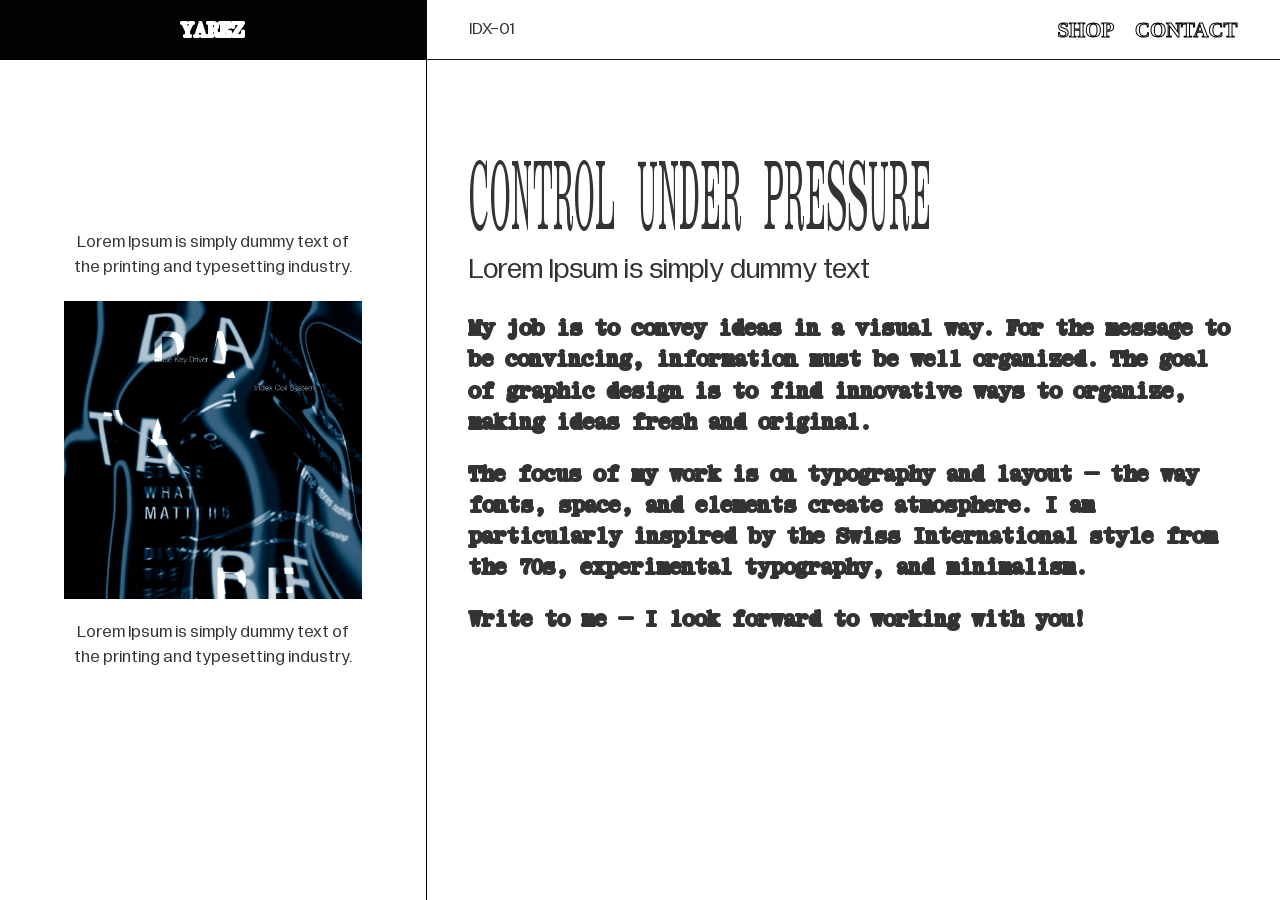
==== index.html @ 1a4566d7 "Add files via upload" ====
<!DOCTYPE html>
<html lang="en">
<head>
    <meta charset="UTF-8">
    <meta name="viewport" content="width=device-width, initial-scale=1.0">
    <title>YAREZ</title>
    <link rel="stylesheet" href="index.css">
</head>
<body>

    <div class="home">

        <div class="section1">
            <div class="sec1_1">
                <div class="logo">
                    <p>YAREZ</p>
                </div>
            </div>

            <div class="sec1_2">
                <div class="galery">
                    <div class="gtext1"><figcaption>Lorem Ipsum is simply dummy text of the printing and typesetting industry.</figcaption></div>
                    <div class="work slider">
                       <img src="image/1.png" class="active" alt="" loading="eager">
                       <img src="image/2.png" alt="" loading="eager">
                       <img src="image/3.png" alt="" loading="eager">
                    </div>
                    <div class="gtext2"><figcaption>Lorem Ipsum is simply dummy text of the printing and typesetting industry.</figcaption></div>
                </div>
            </div>

            <div class="futer"></div>
        </div>



        <div class="section2">
            <div class="sec2_1">
                <div class="heder1">
                    <div class="mlogo">
                        <p>YAREZ</p>
                    </div>

                    <div class="decor">
                        <figcaption>IDX-01</figcaption>
                    </div>
                </div>

                <div class="heder2">
                    <div class="links">
                        <a>SHOP</a>
                        <a>CONTACT</a>
                    </div>
                </div>
            </div>

            <div class="sec2_2">
                <div class="content">
                    <h1>CONTROL UNDER PRESSURE</h1>
                    <h3 style="padding-bottom: 1rem;">Lorem Ipsum is simply dummy text</h3>
                    <p style="padding-bottom: 1rem;">My job is to convey ideas in a visual way. For the message to be convincing, information must be well organized. The goal of graphic design is to find innovative ways to organize, making ideas fresh and original.</p>
                    <p style="padding-bottom: 1rem;">The focus of my work is on typography and layout – the way fonts, space, and elements create atmosphere. I am particularly inspired by the Swiss International style from the 70s, experimental typography, and minimalism.</p>
                    <p style="padding-bottom: 1rem;">Write to me – I look forward to working with you!</p>
                </div>
            </div>
        </div>

    </div>


    <script>
const slides = document.querySelectorAll('.slider img');

let current = 0;
let interval;

function showNext(){
    slides[current].classList.remove('active');

    current = (current + 1) % slides.length;

    slides[current].classList.add('active');
}

function startSlider(){
    interval = setInterval(showNext, 1000);
}

function stopSlider(){
    clearInterval(interval);
}

const slider = document.querySelector('.slider');

// desktop hover
slider.addEventListener('mouseenter', stopSlider);
slider.addEventListener('mouseleave', startSlider);

// telefon (dodir zadržava)
slider.addEventListener('touchstart', stopSlider);
slider.addEventListener('touchend', startSlider);
slider.addEventListener('touchcancel', startSlider);

startSlider();
</script>

</body>
</html>
---- index.css ----
@font-face {
  font-family: 'Literatura';
  src: url('./fonts/LiteraturaPastRegular.woff') format('woff'),
       url('./fonts/LiteraturaPastRegular.otf') format('opentype');
  font-weight: normal;
  font-style: normal;
  font-display: swap;
}

@font-face {
  font-family: 'Kommuna';
  src: url('./fonts/KommunaNormal1.10.woff') format('woff'),
       url('./fonts/KommunaNormal1.10.otf') format('opentype');
  font-weight: normal;
  font-style: normal;
  font-display: swap;
}

@font-face {
  font-family: 'KommunaBold';
  src: url('./fonts/KommunaNormalBold1.10.woff') format('woff'),
       url('./fonts/KommunaNormalBold1.10.otf') format('opentype');
  font-weight: bold;
  font-style: normal;
  font-display: swap;
}

@font-face {
  font-family: 'KommunaBlack';
  src: url('./fonts/KommunaNormalBlack1.10.woff') format('woff'),
       url('./fonts/KommunaNormalBlack1.10.otf') format('opentype');
  font-weight: 900; /* 900 je uobičajena vrednost za 'black' težinu */
  font-style: normal;
  font-display: swap;
}

@font-face {
  font-family: 'KommunaNarrow';
  src: url('./fonts/KommunaNarrow1.10.woff') format('woff'),
       url('./fonts/KommunaNarrow1.10.otf') format('opentype');
  font-weight: 900; /* 900 je uobičajena vrednost za 'black' težinu */
  font-style: normal;
  font-display: swap;
}

@font-face {
  font-family: 'KommunaUltraNarrow';
  src: url('./fonts/KommunaUltraNarrow1.10.woff') format('woff'),
       url('./fonts/KommunaUltraNarrow1.10.otf') format('opentype');
  font-style: normal;
  font-display: swap;
}

@font-face {
  font-family: 'GramatikaRegular';
  src: url('./fonts/GramatikaRegular1.00.woff') format('woff'),
       url('./fonts/GramatikaRegular1.00.otf') format('opentype');
  font-weight: 400;
  font-style: normal;
  font-display: swap;
}

@font-face {
  font-family: 'GramatikaBold';
  src: url('./fonts/GramatikaBold1.00.woff') format('woff'),
       url('./fonts/GramatikaBold1.00.otf') format('opentype');
  font-weight: bold;
  font-style: normal;
  font-display: swap;}

  @font-face {
    font-family: 'GramatikaShifted';
    src: url('./fonts/GramatikaShifted1.00.woff') format('woff'),
         url('./fonts/GramatikaShifted1.00.woff') format('opentype');
    font-weight: normal;
    font-style: normal;
    font-display: swap;
  }
  
  @font-face {
    font-family: 'GramatikaBoldShifted';
    src: url('./fonts/GramatikaBoldShifted1.00.woff') format('woff'),
         url('./fonts/GramatikaBoldShifted1.00.otf') format('opentype');
    font-weight: normal;
    font-style: normal;
    font-display: swap;
  }

  
@font-face {
  font-family: 'Farmacia';
  src: url('./fonts/NG-Farmacia-TRIAL.woff2') format('woff'),
       url('./fonts/NG-Farmacia-TRIAL.otf') format('opentype');
  font-weight: normal;
  font-style: normal;
  font-display: swap;
}

  *,
*::after,
*::before {
  margin: 0;
  padding: 0;
  box-sizing: border-box;
  text-decoration: none;
  list-style: none;
  
}

html {
  font-size: 150%;
  line-height: 1.5;
  background: #ffffff;
  color: #333333;
 

}


h1 {
  font-family: KommunaUltraNarrow;
  font-size: 5rem;
  font-weight: 400;
  line-height: 1;
  
}

h2 {
  font-size: 1.5rem;
  font-weight: 800;
}

h3 {
  font-size: 1.35rem;
  font-family: Gramatikaregular;
  font-weight: 400;
  
}

p {
  font-size: 1rem;
  font-weight: 400;
  font-family: KommunaBlack;
}

figcaption {
  font-size: 0.8rem;
  font-family: Gramatikaregular;
  font-weight: 400;
}

/* Basic/////////////////////////////////////////////////////////////////////////////////////////////////////////////////////////////////////////////////*/

.home {
  
  margin: 0 auto;
  display: grid;
  grid-template-columns: 1fr 2fr; /* Osigurava da imamo 2 kolone */
  min-height: 100vh;
}

.section1 {
  height: 100dvh;
  display: grid;
  grid-template-rows: 1fr 1fr 1fr;
  gap: 1rem;
  border-right: solid 1px #030303;
  

  
}

.logo {
    display: flex;
    justify-content: center;
    align-items: center;
    text-align: center;
    height: 60px;
    background-color: #030303;
    color: #ffffff;
}

.galery {
    display: grid;
    place-items: center;
    gap: 1rem;
}

.gtext1,
.gtext2 {
    
    display: flex;
    justify-content: center;
    text-align: center;
}

.gtext1 figcaption,
.gtext2 figcaption {
    max-width: 70%;
}

a {
  font-family: Gramatika;
  font-size: 1rem;
  font-weight: 900;
  -webkit-text-stroke: 1px black;
    color: transparent;
}


/* Slider/////////////////////////////////////////////////////////////////////////////////////////////////////////////////////////////////////////////////*/


.slider{
    position: relative;
    width: 70%;
    aspect-ratio: 1 / 1;
    overflow: hidden;
}

.slider img{
    position: absolute;
    inset: 0;

    width: 100%;
    height: 100%;

    object-fit: contain; /* ili cover */
    
    opacity: 0;
    transition: opacity .5s, ease-in-out;
}

.slider img.active{
    opacity: 1;
}

.slider img.active{
    opacity:1;
}

/* Slider/////////////////////////////////////////////////////////////////////////////////////////////////////////////////////////////////////////////////*/




.section2 {
  width: 100%;
}


.sec2_1 {
  width: 100%;
  height: 60px;
  border-bottom: solid 1px #1c1c1c;
}

.sec2_1 {
  display: flex;
  justify-content: space-between;
  align-items: center;
  padding: 0 5%;
}

.links {
  display: flex;
  gap: 1rem;
}


.mlogo {
    display: none;
}

.decor {
    display: block;
}

.sec2_2 {
  display: flex;
  justify-content: space-between;
  align-items: center;
  padding: 0 5%;
  margin-top: 10%;
}






 

/*/MEDIA//////////////////////////////////////////////////////////////////////////////////////////////////////////////////////////////////////////////////////////////////////////////////////*/

@media screen and (max-width: 1600px) {
  html {
    font-size: 140%;
  }

}

@media screen and (min-width: 1280px) {
 

  
}



@media screen and (max-width: 1280px) {
  html {
    font-size: 130%;
  }

 


}


@media screen and (max-width: 1024px) {

  html {
    font-size: 120%;
  }

   

  

  .home {
    grid-template-columns: 1fr;
  }

  .section1 {
    height: auto;
    display: block;
    border-right: none;
}

  .section2 {
    order: -1;
    padding: 0; /* BITNO: uklanjamo padding koji krati border */
  }

  .sec2_1 {
    width: 100%;
    height: 60px;
    border-bottom: 1px solid #1c1c1c;

    display: flex;
    justify-content: space-between;
    align-items: center;

    padding: 0 1rem; /* OVDE ide prostor umesto sectiona */
  }

  .sec2_2{
    padding: 0 1rem;
    text-align: center;
  }

  /* logo desktop/mobile swap */
  .logo {
    display: none;
  }

  .mlogo {
    display: block; 
  }

  .decor {
    display: none;
  }

}
  
  

@media screen and (max-width: 768px) {
  html {
    font-size: 110%;
  }

  

  
}

@media screen and (max-width: 640px) {
  html {
    font-size: 100%;
  }
}
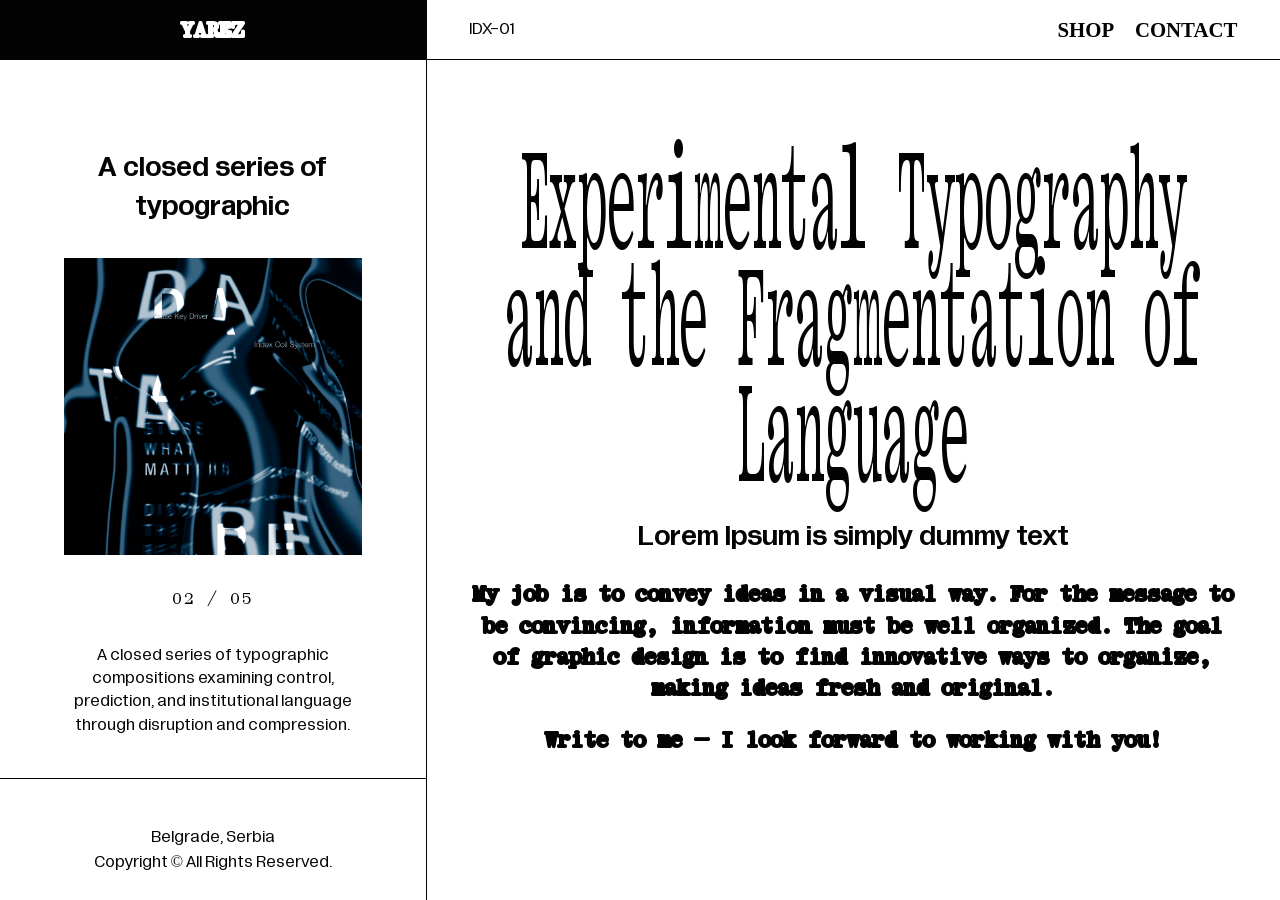
==== commit 05e8434c: "Update index.html" ====
--- a/index.html
+++ b/index.html
@@ -19,17 +19,26 @@
 
             <div class="sec1_2">
                 <div class="galery">
-                    <div class="gtext1"><figcaption>Lorem Ipsum is simply dummy text of the printing and typesetting industry.</figcaption></div>
+                    <div class="gtext1"><h3>A closed series of typographic</h3></div>
                     <div class="work slider">
                        <img src="image/1.png" class="active" alt="" loading="eager">
                        <img src="image/2.png" alt="" loading="eager">
                        <img src="image/3.png" alt="" loading="eager">
+                       <img src="image/4.png" alt="" loading="eager">
+                       <img src="image/5.png" alt="" loading="eager">
                     </div>
-                    <div class="gtext2"><figcaption>Lorem Ipsum is simply dummy text of the printing and typesetting industry.</figcaption></div>
+
+                    <div class="counter">
+                       <figcaption id="slide-counter">01 / 05</figcaption></div>
+                    <div class="gtext2"><figcaption>A closed series of typographic compositions examining control, prediction, and institutional language through disruption and compression.</figcaption></div>
                 </div>
             </div>
 
-            <div class="futer"></div>
+            <div class="futer">
+                
+                <figcaption>Belgrade, Serbia</figcaption>
+                <figcaption>Copyright © All Rights Reserved.</figcaption>
+            </div>
         </div>
 
 
@@ -42,7 +51,9 @@
                     </div>
 
                     <div class="decor">
-                        <figcaption>IDX-01</figcaption>
+                        <a id="themeTrigger">
+                           <figcaption>IDX-01</figcaption>
+                        </a>
                     </div>
                 </div>
 
@@ -53,16 +64,19 @@
                     </div>
                 </div>
             </div>
+            
 
             <div class="sec2_2">
                 <div class="content">
-                    <h1>CONTROL UNDER PRESSURE</h1>
-                    <h3 style="padding-bottom: 1rem;">Lorem Ipsum is simply dummy text</h3>
+                    <h1>Experimental Typography and the Fragmentation of Language </h1>
+                    <h3 style="padding-bottom: 1rem; padding-top: 1rem;">Lorem Ipsum is simply dummy text</h3>
                     <p style="padding-bottom: 1rem;">My job is to convey ideas in a visual way. For the message to be convincing, information must be well organized. The goal of graphic design is to find innovative ways to organize, making ideas fresh and original.</p>
-                    <p style="padding-bottom: 1rem;">The focus of my work is on typography and layout – the way fonts, space, and elements create atmosphere. I am particularly inspired by the Swiss International style from the 70s, experimental typography, and minimalism.</p>
                     <p style="padding-bottom: 1rem;">Write to me – I look forward to working with you!</p>
+                    
+                    
                 </div>
             </div>
+
         </div>
 
     </div>
@@ -70,16 +84,31 @@
 
     <script>
 const slides = document.querySelectorAll('.slider img');
+const counter = document.getElementById('slide-counter');
+function updateCounter() {
+
+    const currentNumber =
+        String(current + 1).padStart(2, '0');
+
+    const totalNumber =
+        String(slides.length).padStart(2, '0');
+
+    counter.textContent =
+        `${currentNumber} / ${totalNumber}`;
+}
 
 let current = 0;
 let interval;
 
 function showNext(){
+
     slides[current].classList.remove('active');
 
     current = (current + 1) % slides.length;
 
     slides[current].classList.add('active');
+
+    updateCounter();
 }
 
 function startSlider(){
@@ -101,8 +130,30 @@
 slider.addEventListener('touchend', startSlider);
 slider.addEventListener('touchcancel', startSlider);
 
+updateCounter();
 startSlider();
 </script>
 
+<script>
+
+const trigger = document.getElementById('themeTrigger');
+const root = document.documentElement;
+
+trigger.addEventListener('mouseenter', () => {
+
+    root.style.setProperty('--bg', '#0000FF');
+    root.style.setProperty('--text', '#030303');
+
+});
+
+trigger.addEventListener('mouseleave', () => {
+
+    root.style.setProperty('--bg', '#ffffff');
+    root.style.setProperty('--text', '#030303');
+
+});
+
+</script>
+
 </body>
-</html>+</html>
--- a/index.css
+++ b/index.css
@@ -38,6 +38,15 @@
   font-family: 'KommunaNarrow';
   src: url('./fonts/KommunaNarrow1.10.woff') format('woff'),
        url('./fonts/KommunaNarrow1.10.otf') format('opentype');
+  font-weight: 900; /* 900 je uobičajena vrednost za 'black' težinu */
+  font-style: normal;
+  font-display: swap;
+}
+
+@font-face {
+  font-family: 'KommunaNarrowBold';
+  src: url('./fonts/KommunaNarrowBold.woff') format('woff'),
+       url('./fonts/KommunaNarrowBold.otf') format('opentype');
   font-weight: 900; /* 900 je uobičajena vrednost za 'black' težinu */
   font-style: normal;
   font-display: swap;
@@ -94,6 +103,14 @@
   font-weight: normal;
   font-style: normal;
   font-display: swap;
+}
+
+:root {
+  --bg: #ffffff;
+  --text: #030303;
+
+  --hover-bg: #0000FF;
+  --hover-text: #030303;
 }
 
   *,
@@ -108,10 +125,10 @@
 }
 
 html {
-  font-size: 150%;
+  font-size: 130%;
   line-height: 1.5;
-  background: #ffffff;
-  color: #333333;
+  background: var(--bg);
+color: var(--text);
  
 
 }
@@ -119,20 +136,21 @@
 
 h1 {
   font-family: KommunaUltraNarrow;
-  font-size: 5rem;
+  font-size: 7rem;
   font-weight: 400;
-  line-height: 1;
+  line-height: 0.8;
   
 }
 
 h2 {
   font-size: 1.5rem;
   font-weight: 800;
+  font-family: KommunaBold;
 }
 
 h3 {
   font-size: 1.35rem;
-  font-family: Gramatikaregular;
+  font-family: GramatikaBold;
   font-weight: 400;
   
 }
@@ -149,6 +167,10 @@
   font-weight: 400;
 }
 
+a {
+  color: var(--text);
+}
+
 /* Basic/////////////////////////////////////////////////////////////////////////////////////////////////////////////////////////////////////////////////*/
 
 .home {
@@ -160,11 +182,12 @@
 }
 
 .section1 {
-  height: 100dvh;
+ 
   display: grid;
-  grid-template-rows: 1fr 1fr 1fr;
+  
   gap: 1rem;
   border-right: solid 1px #030303;
+  border-color: var(--text);
   
 
   
@@ -176,8 +199,8 @@
     align-items: center;
     text-align: center;
     height: 60px;
-    background-color: #030303;
-    color: #ffffff;
+    background-color: var(--text);
+  color: var(--bg);
 }
 
 .galery {
@@ -186,25 +209,47 @@
     gap: 1rem;
 }
 
+.galery {
+    display: grid;
+    place-items: center;
+    gap: 1.5rem;
+
+    width: 100%;
+    padding: 2rem 0;
+
+    
+    border-bottom: 1px solid #030303;
+    border-color: var(--text);
+}
+
 .gtext1,
 .gtext2 {
-    
+    width: 100%;
     display: flex;
     justify-content: center;
     text-align: center;
 }
 
-.gtext1 figcaption,
+.gtext1 h3,
 .gtext2 figcaption {
     max-width: 70%;
+    line-height: 1.4;
+}
+
+.futer figcaption {
+  width: 100%;
+    display: flex;
+    justify-content: center;
+    align-items: flex-end;
+    text-align: center;
 }
 
 a {
   font-family: Gramatika;
   font-size: 1rem;
   font-weight: 900;
-  -webkit-text-stroke: 1px black;
-    color: transparent;
+  
+    color: var(--text);
 }
 
 
@@ -239,6 +284,11 @@
     opacity:1;
 }
 
+.counter figcaption {
+    font-family: Kommuna;
+    letter-spacing: 0.1em;
+}
+
 /* Slider/////////////////////////////////////////////////////////////////////////////////////////////////////////////////////////////////////////////////*/
 
 
@@ -253,6 +303,7 @@
   width: 100%;
   height: 60px;
   border-bottom: solid 1px #1c1c1c;
+  border-color: var(--text);
 }
 
 .sec2_1 {
@@ -265,6 +316,7 @@
 .links {
   display: flex;
   gap: 1rem;
+  color: var(--text);
 }
 
 
@@ -274,14 +326,23 @@
 
 .decor {
     display: block;
-}
+    color: var(--text);
+}
+
+
 
 .sec2_2 {
+
   display: flex;
   justify-content: space-between;
   align-items: center;
   padding: 0 5%;
   margin-top: 10%;
+  text-align: center;
+}
+
+.sec2_2 h1,h3,p {
+  
 }
 
 
@@ -300,7 +361,7 @@
 
 }
 
-@media screen and (min-width: 1280px) {
+@media screen and (max-width: 1380px) {
  
 
   
@@ -357,6 +418,7 @@
   }
 
   .sec2_2{
+    width: 100%;
     padding: 0 1rem;
     text-align: center;
   }
@@ -383,6 +445,10 @@
     font-size: 110%;
   }
 
+  .slider{
+    width: 90%;
+}
+
   
 
   
@@ -394,10 +460,16 @@
   }
 }
 
-
-
-
-
-
-
-
+@media screen and (max-width: 420px) {
+  html {
+    font-size: 90%;
+  }
+}
+
+
+
+
+
+
+
+
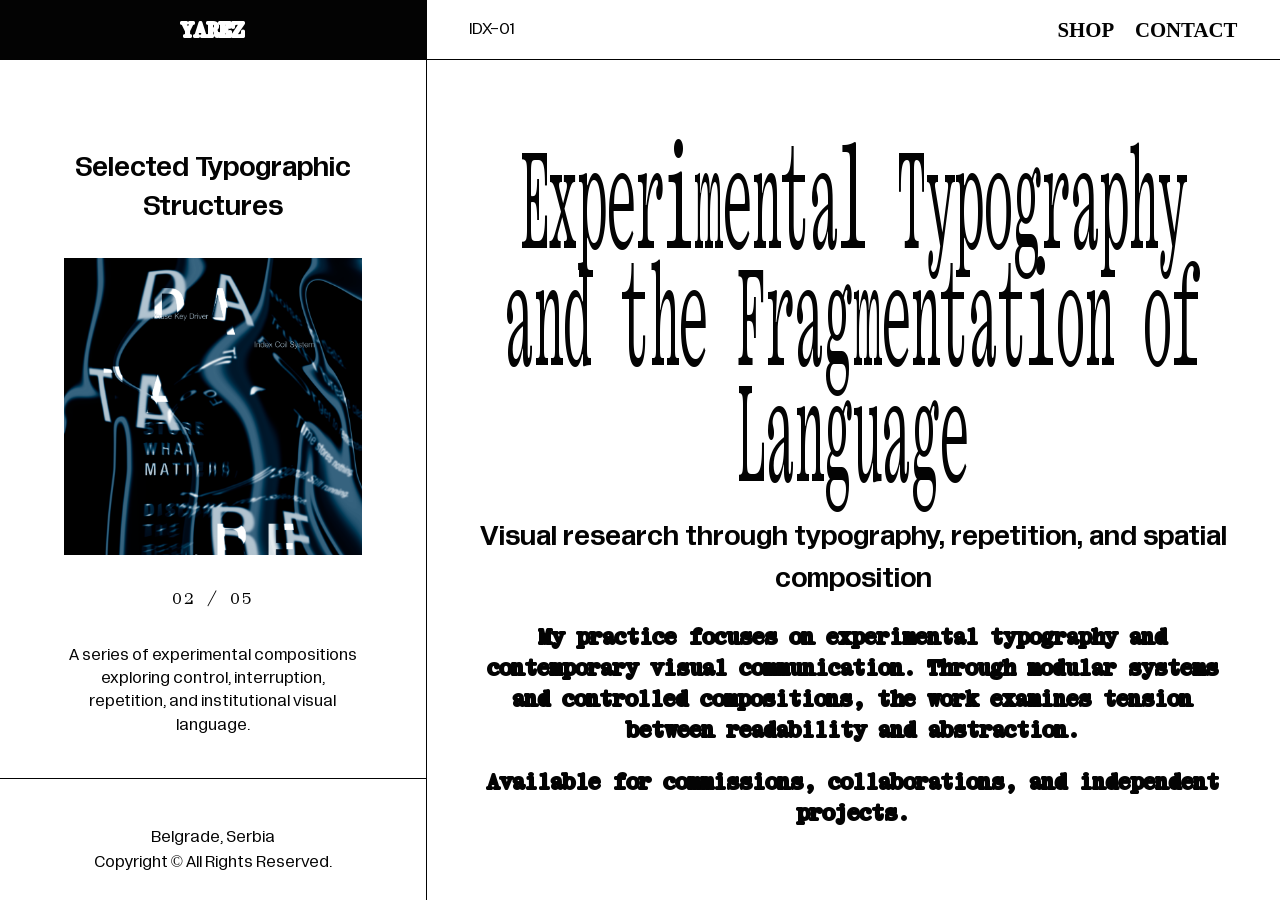
==== commit b75ffaf3: "Update index.html" ====
--- a/index.html
+++ b/index.html
@@ -19,7 +19,7 @@
 
             <div class="sec1_2">
                 <div class="galery">
-                    <div class="gtext1"><h3>A closed series of typographic</h3></div>
+                    <div class="gtext1"><h3>Selected Typographic Structures</h3></div>
                     <div class="work slider">
                        <img src="image/1.png" class="active" alt="" loading="eager">
                        <img src="image/2.png" alt="" loading="eager">
@@ -30,7 +30,7 @@
 
                     <div class="counter">
                        <figcaption id="slide-counter">01 / 05</figcaption></div>
-                    <div class="gtext2"><figcaption>A closed series of typographic compositions examining control, prediction, and institutional language through disruption and compression.</figcaption></div>
+                    <div class="gtext2"><figcaption>A series of experimental compositions exploring control, interruption, repetition, and institutional visual language.</figcaption></div>
                 </div>
             </div>
 
@@ -69,9 +69,10 @@
             <div class="sec2_2">
                 <div class="content">
                     <h1>Experimental Typography and the Fragmentation of Language </h1>
-                    <h3 style="padding-bottom: 1rem; padding-top: 1rem;">Lorem Ipsum is simply dummy text</h3>
-                    <p style="padding-bottom: 1rem;">My job is to convey ideas in a visual way. For the message to be convincing, information must be well organized. The goal of graphic design is to find innovative ways to organize, making ideas fresh and original.</p>
-                    <p style="padding-bottom: 1rem;">Write to me – I look forward to working with you!</p>
+                    <h3 style="padding-bottom: 1rem; padding-top: 1rem;">Visual research through typography, repetition, and spatial composition</h3>
+                    <p style="padding-bottom: 1rem;">My practice focuses on experimental typography and contemporary visual communication.
+Through modular systems and controlled compositions, the work examines tension between readability and abstraction.</p>
+                    <p style="padding-bottom: 1rem;">Available for commissions, collaborations, and independent projects.</p>
                     
                     
                 </div>
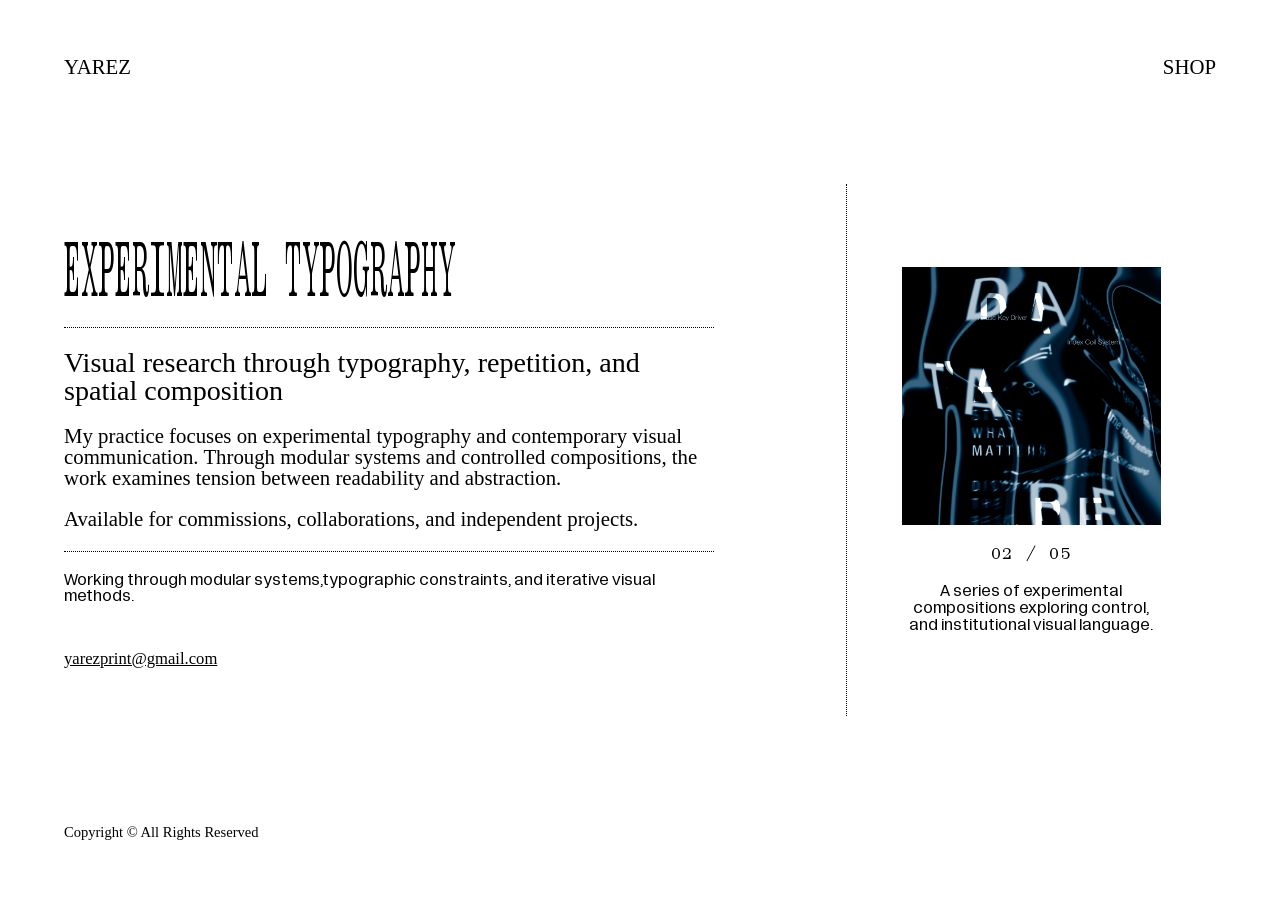
==== commit 22d5b11e: "Update index.html" ====
--- a/index.html
+++ b/index.html
@@ -9,19 +9,36 @@
 <body>
 
     <div class="home">
+        <header>
+            <div class="logo">
+                <p>YAREZ</p>
+            </div>
 
-        <div class="section1">
-            <div class="sec1_1">
-                <div class="logo">
-                    <p>YAREZ</p>
+            <div class="shop">
+                <a href="#">SHOP</a>
+            </div>
+        </header>
+
+        <div class="content">
+            <div class="con1">
+                <div class="con11">
+                    <h1>Experimental Typography</h1>
+                    <h3 style="padding-bottom: 1rem; padding-top: 1rem;">Visual research through typography, repetition, and spatial composition</h3>
+                    <p style="padding-bottom: 1rem;">My practice focuses on experimental typography and contemporary visual communication.
+                        Through modular systems and controlled compositions, the work examines tension between readability and abstraction.</p>
+                    <p style="padding-bottom: 1rem;">Available for commissions, collaborations, and independent projects.</p>
+                    <figcaption style="padding-bottom: 2rem;">Working through modular systems,typographic constraints,
+                and iterative visual methods.</figcaption>
+                    <a href="#">yarezprint@gmail.com</a>
                 </div>
             </div>
 
-            <div class="sec1_2">
-                <div class="galery">
-                    <div class="gtext1"><h3>Selected Typographic Structures</h3></div>
+            <div class="con2">
+                <div class="con22">
+                    <div class="galery">
+                    <!-- <div class="gtext1"><h3>Selected Typographic Structures</h3></div> -->
                     <div class="work slider">
-                       <img src="image/1.png" class="active" alt="" loading="eager">
+                       <img src="image/1.jpg" class="active" alt="" loading="eager">
                        <img src="image/2.png" alt="" loading="eager">
                        <img src="image/3.png" alt="" loading="eager">
                        <img src="image/4.png" alt="" loading="eager">
@@ -30,57 +47,17 @@
 
                     <div class="counter">
                        <figcaption id="slide-counter">01 / 05</figcaption></div>
-                    <div class="gtext2"><figcaption>A series of experimental compositions exploring control, interruption, repetition, and institutional visual language.</figcaption></div>
+                    <div class="gtext2"><figcaption>A series of experimental compositions exploring control, and institutional visual language.</figcaption></div>
                 </div>
-            </div>
-
-            <div class="futer">
-                
-                <figcaption>Belgrade, Serbia</figcaption>
-                <figcaption>Copyright © All Rights Reserved.</figcaption>
+                </div>
             </div>
         </div>
 
+        <footer>
+            <P>Copyright © All Rights Reserved</P>
+        </footer>
+    </div>
 
-
-        <div class="section2">
-            <div class="sec2_1">
-                <div class="heder1">
-                    <div class="mlogo">
-                        <p>YAREZ</p>
-                    </div>
-
-                    <div class="decor">
-                        <a id="themeTrigger">
-                           <figcaption>IDX-01</figcaption>
-                        </a>
-                    </div>
-                </div>
-
-                <div class="heder2">
-                    <div class="links">
-                        <a>SHOP</a>
-                        <a>CONTACT</a>
-                    </div>
-                </div>
-            </div>
-            
-
-            <div class="sec2_2">
-                <div class="content">
-                    <h1>Experimental Typography and the Fragmentation of Language </h1>
-                    <h3 style="padding-bottom: 1rem; padding-top: 1rem;">Visual research through typography, repetition, and spatial composition</h3>
-                    <p style="padding-bottom: 1rem;">My practice focuses on experimental typography and contemporary visual communication.
-Through modular systems and controlled compositions, the work examines tension between readability and abstraction.</p>
-                    <p style="padding-bottom: 1rem;">Available for commissions, collaborations, and independent projects.</p>
-                    
-                    
-                </div>
-            </div>
-
-        </div>
-
-    </div>
 
 
     <script>
@@ -134,27 +111,10 @@
 updateCounter();
 startSlider();
 </script>
+   
 
-<script>
 
-const trigger = document.getElementById('themeTrigger');
-const root = document.documentElement;
 
-trigger.addEventListener('mouseenter', () => {
-
-    root.style.setProperty('--bg', '#0000FF');
-    root.style.setProperty('--text', '#030303');
-
-});
-
-trigger.addEventListener('mouseleave', () => {
-
-    root.style.setProperty('--bg', '#ffffff');
-    root.style.setProperty('--text', '#030303');
-
-});
-
-</script>
 
 </body>
 </html>
--- a/index.css
+++ b/index.css
@@ -73,6 +73,14 @@
   font-family: 'GramatikaBold';
   src: url('./fonts/GramatikaBold1.00.woff') format('woff'),
        url('./fonts/GramatikaBold1.00.otf') format('opentype');
+  font-weight: bold;
+  font-style: normal;
+  font-display: swap;}
+
+  @font-face {
+  font-family: 'GramatikaSlanted';
+  src: url('./fonts/GramatikaSlanted1.00.woff') format('woff'),
+       url('./fonts/GramatikaSlanted1.00.otf') format('opentype');
   font-weight: bold;
   font-style: normal;
   font-display: swap;}
@@ -105,13 +113,7 @@
   font-display: swap;
 }
 
-:root {
-  --bg: #ffffff;
-  --text: #030303;
-
-  --hover-bg: #0000FF;
-  --hover-text: #030303;
-}
+
 
   *,
 *::after,
@@ -125,8 +127,8 @@
 }
 
 html {
-  font-size: 130%;
-  line-height: 1.5;
+  font-size: 150%;
+  line-height: 1;
   background: var(--bg);
 color: var(--text);
  
@@ -136,29 +138,32 @@
 
 h1 {
   font-family: KommunaUltraNarrow;
-  font-size: 7rem;
+  font-size: 4rem;
   font-weight: 400;
-  line-height: 0.8;
+  line-height: 0.9;
+    text-transform: uppercase;
   
 }
 
 h2 {
-  font-size: 1.5rem;
-  font-weight: 800;
-  font-family: KommunaBold;
+  font-size: 3rem;
+  font-weight: 400;
+  font-family: KommunaUltraNarrow;
 }
 
 h3 {
   font-size: 1.35rem;
-  font-family: GramatikaBold;
+  font-family: GramatikaSlanted;
   font-weight: 400;
+  line-height: 1;
   
 }
 
 p {
   font-size: 1rem;
   font-weight: 400;
-  font-family: KommunaBlack;
+  font-family: Gramatika;
+  line-height: 1;
 }
 
 figcaption {
@@ -168,58 +173,166 @@
 }
 
 a {
+  font-family: 'Gramatika';
   color: var(--text);
 }
 
 /* Basic/////////////////////////////////////////////////////////////////////////////////////////////////////////////////////////////////////////////////*/
 
-.home {
-  
-  margin: 0 auto;
+.home{
+  display: flex;
+  flex-direction: column;
+  justify-content: space-between;
+  height: 100dvh;
+  padding: 0 5%;
+
+}
+
+
+
+/* heder/////////////////////////////////////////////////////////////////////////////////////////////////////////////////////////////////////////////////*/
+
+header{
+  height: 15%;
+  display: flex;
+  flex-direction: row;
+  justify-content: space-between;
+  align-items: center;
+
+}
+
+
+
+/* heder/////////////////////////////////////////////////////////////////////////////////////////////////////////////////////////////////////////////////*/
+
+
+
+
+/* CONTENT/////////////////////////////////////////////////////////////////////////////////////////////////////////////////////////////////////////////////*/
+
+.content{
   display: grid;
-  grid-template-columns: 1fr 2fr; /* Osigurava da imamo 2 kolone */
-  min-height: 100vh;
-}
-
-.section1 {
- 
-  display: grid;
-  
-  gap: 1rem;
-  border-right: solid 1px #030303;
-  border-color: var(--text);
-  
-
-  
-}
-
-.logo {
-    display: flex;
-    justify-content: center;
-    align-items: center;
-    text-align: center;
-    height: 60px;
-    background-color: var(--text);
-  color: var(--bg);
+  grid-template-columns: 2fr 1fr;
+  align-items: center;
+  gap: 2rem;
+}
+
+.con11 a{
+  padding-block: 1rem;
+  font-size: 0.8rem;
+  text-decoration: underline;
+}
+
+
+.con11 h1 {
+  position: relative;
+  padding-bottom: 1rem;
+}
+
+.con11 h1::after {
+  content: "";
+
+  position: absolute;
+  left: 50%;
+  bottom: 0;
+
+  transform: translateX(-50%);
+
+  width: 100%;
+
+  border-bottom: 1px dotted #000000;
+}
+
+
+.con11{
+  max-width: 650px; 
+ text-align: left;
+}
+
+.con11 figcaption{
+  position: relative;
+  padding-top: 1rem;
+}
+
+.con11 figcaption::before {
+  content: "";
+
+  position: absolute;
+  left: 50%;
+  top: 0;
+
+  transform: translateX(-50%);
+
+  width: 100%;
+
+  border-bottom: 1px dotted #000000;
+}
+
+
+/* CONTENT/////////////////////////////////////////////////////////////////////////////////////////////////////////////////////////////////////////////////*/
+
+
+
+
+
+
+
+
+
+
+
+
+/* Slider/////////////////////////////////////////////////////////////////////////////////////////////////////////////////////////////////////////////////*/
+
+
+.slider{
+    position: relative;
+    width: 70%;
+    aspect-ratio: 1 / 1;
+    overflow: hidden;
+}
+
+.slider img{
+    position: absolute;
+    inset: 0;
+
+    width: 100%;
+    height: 100%;
+
+    object-fit: contain; /* ili cover */
+    
+    opacity: 0;
+    transition: opacity .5s, ease-in-out;
+}
+
+.slider img.active{
+    opacity: 1;
+}
+
+.slider img.active{
+    opacity:1;
+}
+
+.counter figcaption {
+    font-family: Kommuna;
+    letter-spacing: 0.1em;
+}
+
+/* Slider/////////////////////////////////////////////////////////////////////////////////////////////////////////////////////////////////////////////////*/
+
+
+
+.con22{
+  border-left: dotted 1px #000;
 }
 
 .galery {
+    padding: 4rem 0;
     display: grid;
     place-items: center;
     gap: 1rem;
-}
-
-.galery {
-    display: grid;
-    place-items: center;
-    gap: 1.5rem;
 
     width: 100%;
-    padding: 2rem 0;
-
-    
-    border-bottom: 1px solid #030303;
-    border-color: var(--text);
 }
 
 .gtext1,
@@ -233,121 +346,29 @@
 .gtext1 h3,
 .gtext2 figcaption {
     max-width: 70%;
-    line-height: 1.4;
-}
-
-.futer figcaption {
-  width: 100%;
-    display: flex;
-    justify-content: center;
-    align-items: flex-end;
-    text-align: center;
-}
-
-a {
-  font-family: Gramatika;
-  font-size: 1rem;
-  font-weight: 900;
-  
-    color: var(--text);
-}
-
-
-/* Slider/////////////////////////////////////////////////////////////////////////////////////////////////////////////////////////////////////////////////*/
-
-
-.slider{
-    position: relative;
-    width: 70%;
-    aspect-ratio: 1 / 1;
-    overflow: hidden;
-}
-
-.slider img{
-    position: absolute;
-    inset: 0;
-
-    width: 100%;
-    height: 100%;
-
-    object-fit: contain; /* ili cover */
-    
-    opacity: 0;
-    transition: opacity .5s, ease-in-out;
-}
-
-.slider img.active{
-    opacity: 1;
-}
-
-.slider img.active{
-    opacity:1;
-}
-
-.counter figcaption {
-    font-family: Kommuna;
-    letter-spacing: 0.1em;
-}
-
-/* Slider/////////////////////////////////////////////////////////////////////////////////////////////////////////////////////////////////////////////////*/
-
-
-
-
-.section2 {
-  width: 100%;
-}
-
-
-.sec2_1 {
-  width: 100%;
-  height: 60px;
-  border-bottom: solid 1px #1c1c1c;
-  border-color: var(--text);
-}
-
-.sec2_1 {
+}
+
+
+
+
+/* futer/////////////////////////////////////////////////////////////////////////////////////////////////////////////////////////////////////////////////*/
+
+footer{
+   height: 15%;
   display: flex;
-  justify-content: space-between;
+  flex-direction: row;
   align-items: center;
-  padding: 0 5%;
-}
-
-.links {
-  display: flex;
-  gap: 1rem;
-  color: var(--text);
-}
-
-
-.mlogo {
-    display: none;
-}
-
-.decor {
-    display: block;
-    color: var(--text);
-}
-
-
-
-.sec2_2 {
-
-  display: flex;
-  justify-content: space-between;
-  align-items: center;
-  padding: 0 5%;
-  margin-top: 10%;
-  text-align: center;
-}
-
-.sec2_2 h1,h3,p {
-  
-}
-
-
-
-
+  
+
+}
+
+footer p{
+  font-size: 0.7rem;
+}
+
+
+
+/* futer/////////////////////////////////////////////////////////////////////////////////////////////////////////////////////////////////////////////////*/
 
 
  
@@ -384,60 +405,85 @@
 
   html {
     font-size: 120%;
-  }
+
+  
+  }
+
+  .content{
+    height: auto;
+  grid-template-columns: 1fr;
+  border-top: 5rem;
+}
+
+  header{
+    padding: 2rem 0;
+  }
+
+  .con11{
+    margin-top: 4rem;
+  max-width: 100%; 
+ text-align: center;
+ 
+}
+
+.con11 h1 {
+  position: relative;
+  padding-bottom: 1rem;
+}
+
+.con11 h1::after {
+  content: "";
+
+  position: absolute;
+  left: 50%;
+  bottom: 0;
+
+  transform: translateX(-50%);
+
+  width: 50%;
+
+  border-bottom: 1px dotted #000000;
+}
+
+.con11 figcaption{
+  position: relative;
+  padding-top: 1rem;
+}
+
+.con11 figcaption::before {
+  content: "";
+
+  position: absolute;
+  left: 50%;
+  top: 0;
+
+  transform: translateX(-50%);
+
+  width: 50%;
+
+  border-bottom: 1px dotted #000000;
+}
+
+
+
+
+
+footer{
+   padding: 1rem 0;
+   align-items: baseline;
+   justify-content: center;
+}
+
+
+
+
+
+}
 
    
 
   
 
-  .home {
-    grid-template-columns: 1fr;
-  }
-
-  .section1 {
-    height: auto;
-    display: block;
-    border-right: none;
-}
-
-  .section2 {
-    order: -1;
-    padding: 0; /* BITNO: uklanjamo padding koji krati border */
-  }
-
-  .sec2_1 {
-    width: 100%;
-    height: 60px;
-    border-bottom: 1px solid #1c1c1c;
-
-    display: flex;
-    justify-content: space-between;
-    align-items: center;
-
-    padding: 0 1rem; /* OVDE ide prostor umesto sectiona */
-  }
-
-  .sec2_2{
-    width: 100%;
-    padding: 0 1rem;
-    text-align: center;
-  }
-
-  /* logo desktop/mobile swap */
-  .logo {
-    display: none;
-  }
-
-  .mlogo {
-    display: block; 
-  }
-
-  .decor {
-    display: none;
-  }
-
-}
-  
   
 
 @media screen and (max-width: 768px) {
@@ -445,10 +491,7 @@
     font-size: 110%;
   }
 
-  .slider{
-    width: 90%;
-}
-
+ 
   
 
   
@@ -465,11 +508,3 @@
     font-size: 90%;
   }
 }
-
-
-
-
-
-
-
-
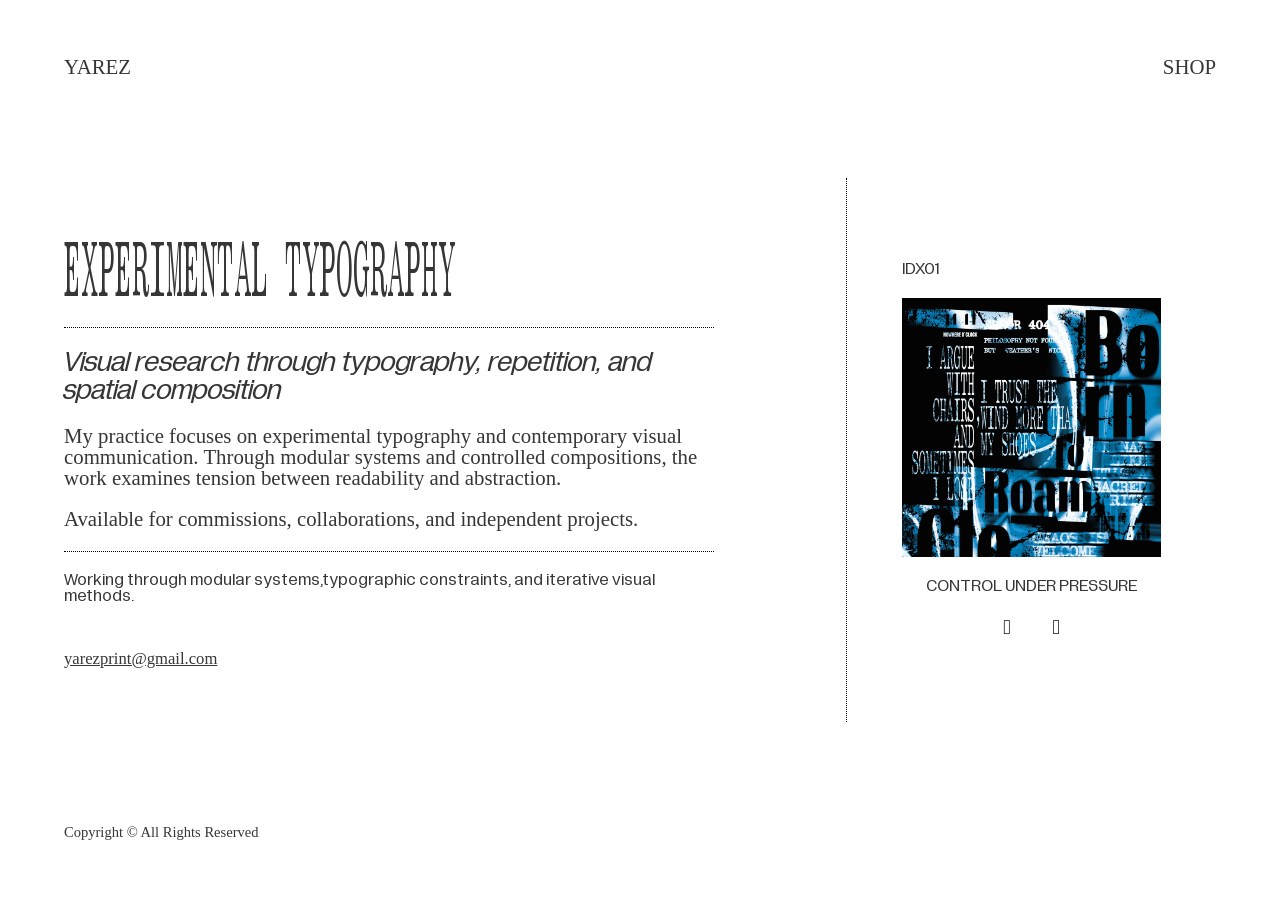
==== commit e4a88b72: "Update index.html" ====
--- a/index.html
+++ b/index.html
@@ -36,22 +36,28 @@
             <div class="con2">
                 <div class="con22">
                     <div class="galery">
-                    <!-- <div class="gtext1"><h3>Selected Typographic Structures</h3></div> -->
+                    <div class="gtext1">
+                        <figcaption id="slide-index">IDX01</figcaption>
+                    </div> 
                     <div class="work slider">
-                       <img src="image/1.jpg" class="active" alt="" loading="eager">
-                       <img src="image/2.png" alt="" loading="eager">
-                       <img src="image/3.png" alt="" loading="eager">
-                       <img src="image/4.png" alt="" loading="eager">
-                       <img src="image/5.png" alt="" loading="eager">
+                         <img src="image/1.jpg" class="active" alt="" loading="eager">
+                         <img src="image/2.png" alt="" loading="eager">
+                         <img src="image/3.png" alt="" loading="eager">
+                         <img src="image/4.png" alt="" loading="eager">
+                         <img src="image/5.png" alt="" loading="eager">
                     </div>
 
-                    <div class="counter">
-                       <figcaption id="slide-counter">01 / 05</figcaption></div>
-                    <div class="gtext2"><figcaption>A series of experimental compositions exploring control, and institutional visual language.</figcaption></div>
-                </div>
+                    <div class="gtext2">
+                         <figcaption id="slide-title">naslov</figcaption>
+                    </div>
+                    <div class="controls">
+                        <button id="prev-slide"></button>
+                        <button id="next-slide"></button>
+                    </div>
                 </div>
             </div>
-        </div>
+            </div>
+            </div>
 
         <footer>
             <P>Copyright © All Rights Reserved</P>
@@ -61,55 +67,106 @@
 
 
     <script>
-const slides = document.querySelectorAll('.slider img');
-const counter = document.getElementById('slide-counter');
-function updateCounter() {
 
-    const currentNumber =
-        String(current + 1).padStart(2, '0');
+const slides =
+document.querySelectorAll('.slider img');
 
-    const totalNumber =
-        String(slides.length).padStart(2, '0');
+const nextBtn =
+document.getElementById('next-slide');
 
-    counter.textContent =
-        `${currentNumber} / ${totalNumber}`;
+const prevBtn =
+document.getElementById('prev-slide');
+
+const slideIndex =
+document.getElementById('slide-index');
+
+const slideTitle =
+document.getElementById('slide-title');
+
+let current = 0;
+
+/* PODACI ZA SVAKU SLIKU */
+
+const slideData = [
+
+    {
+        index: 'IDX01',
+        title: 'CONTROL UNDER PRESSURE'
+    },
+
+    {
+        index: 'IDX02',
+        title: 'REACTION IS INTERRUPTED'
+    },
+
+    {
+        index: 'IDX03',
+        title: 'STATUS PRECEDES RULES'
+    },
+
+    {
+        index: 'IDX04',
+        title: 'REPETITION PRODUCES BELIEF'
+    },
+
+    {
+        index: 'IDX05',
+        title: 'VALUE INCREASES WITH DISTANCE'
+    }
+
+];
+
+function updateContent(){
+
+    slideIndex.textContent =
+        slideData[current].index;
+
+    slideTitle.textContent =
+        slideData[current].title;
 }
 
-let current = 0;
-let interval;
+function showSlide(index){
 
-function showNext(){
+    slides[current]
+        .classList.remove('active');
 
-    slides[current].classList.remove('active');
+    current = index;
 
-    current = (current + 1) % slides.length;
+    slides[current]
+        .classList.add('active');
 
-    slides[current].classList.add('active');
-
-    updateCounter();
+    updateContent();
 }
 
-function startSlider(){
-    interval = setInterval(showNext, 1000);
+function nextSlide(){
+
+    let next =
+        (current + 1) % slides.length;
+
+    showSlide(next);
 }
 
-function stopSlider(){
-    clearInterval(interval);
+function prevSlide(){
+
+    let prev =
+        (current - 1 + slides.length)
+        % slides.length;
+
+    showSlide(prev);
 }
 
-const slider = document.querySelector('.slider');
+nextBtn.addEventListener(
+    'click',
+    nextSlide
+);
 
-// desktop hover
-slider.addEventListener('mouseenter', stopSlider);
-slider.addEventListener('mouseleave', startSlider);
+prevBtn.addEventListener(
+    'click',
+    prevSlide
+);
 
-// telefon (dodir zadržava)
-slider.addEventListener('touchstart', stopSlider);
-slider.addEventListener('touchend', startSlider);
-slider.addEventListener('touchcancel', startSlider);
+updateContent();
 
-updateCounter();
-startSlider();
 </script>
    
 
--- a/index.css
+++ b/index.css
@@ -127,10 +127,8 @@
 }
 
 html {
-  font-size: 150%;
+  font-size: 140%;
   line-height: 1;
-  background: var(--bg);
-color: var(--text);
  
 
 }
@@ -179,12 +177,20 @@
 
 /* Basic/////////////////////////////////////////////////////////////////////////////////////////////////////////////////////////////////////////////////*/
 
+body{
+  background-color: #EEEFEE;
+}
+
 .home{
+  max-width: 1440px;
+  margin: 0 auto;
   display: flex;
   flex-direction: column;
   justify-content: space-between;
   height: 100dvh;
   padding: 0 5%;
+  background-color: #fff;
+  color: #363636;
 
 }
 
@@ -282,15 +288,21 @@
 
 
 
-/* Slider/////////////////////////////////////////////////////////////////////////////////////////////////////////////////////////////////////////////////*/
-
+
+
+
+/* SLIDER ////////////////////////////////////////////////////// */
 
 .slider{
     position: relative;
+
     width: 70%;
     aspect-ratio: 1 / 1;
+
     overflow: hidden;
 }
+
+/* slike */
 
 .slider img{
     position: absolute;
@@ -299,23 +311,52 @@
     width: 100%;
     height: 100%;
 
-    object-fit: contain; /* ili cover */
-    
+    object-fit: contain;
+
     opacity: 0;
-    transition: opacity .5s, ease-in-out;
-}
+
+    transition: opacity .5s ease-in-out;
+}
+
+/* aktivna slika */
 
 .slider img.active{
     opacity: 1;
 }
 
-.slider img.active{
-    opacity:1;
-}
-
-.counter figcaption {
-    font-family: Kommuna;
-    letter-spacing: 0.1em;
+/* CONTROLS ////////////////////////////////////////////////////// */
+
+.controls{
+
+    width: 70%;
+
+    display: flex;
+    gap: 2rem;
+    align-items: center;
+    justify-content: center;
+}
+
+/* dugmad */
+
+.controls button{
+
+    background: none;
+    border: none;
+
+    cursor: pointer;
+
+    font-family: Gramatika;
+    font-size: 1rem;
+
+    color: #030303;
+
+    transition: opacity .2s ease;
+}
+
+/* hover */
+
+.controls button:hover{
+    opacity: .5;
 }
 
 /* Slider/////////////////////////////////////////////////////////////////////////////////////////////////////////////////////////////////////////////////*/
@@ -335,7 +376,14 @@
     width: 100%;
 }
 
-.gtext1,
+.gtext1 {
+    width: 70%;
+    display: flex;
+    justify-content: left;
+    text-align: left;
+}
+
+
 .gtext2 {
     width: 100%;
     display: flex;
@@ -417,6 +465,7 @@
 
   header{
     padding: 2rem 0;
+    border-bottom: dotted 1px #000;
   }
 
   .con11{
@@ -466,12 +515,29 @@
 
 
 
+.con22{
+  border-left: none;
+  border-top: dotted 1px #000;
+}
+
+.gtext1 {
+    width: 70%;
+    display: flex;
+    justify-content: center;
+    text-align: center;
+}
+
+
+
+
+
 
 
 footer{
    padding: 1rem 0;
    align-items: baseline;
    justify-content: center;
+   border-top: dotted 1px #000;
 }
 
 
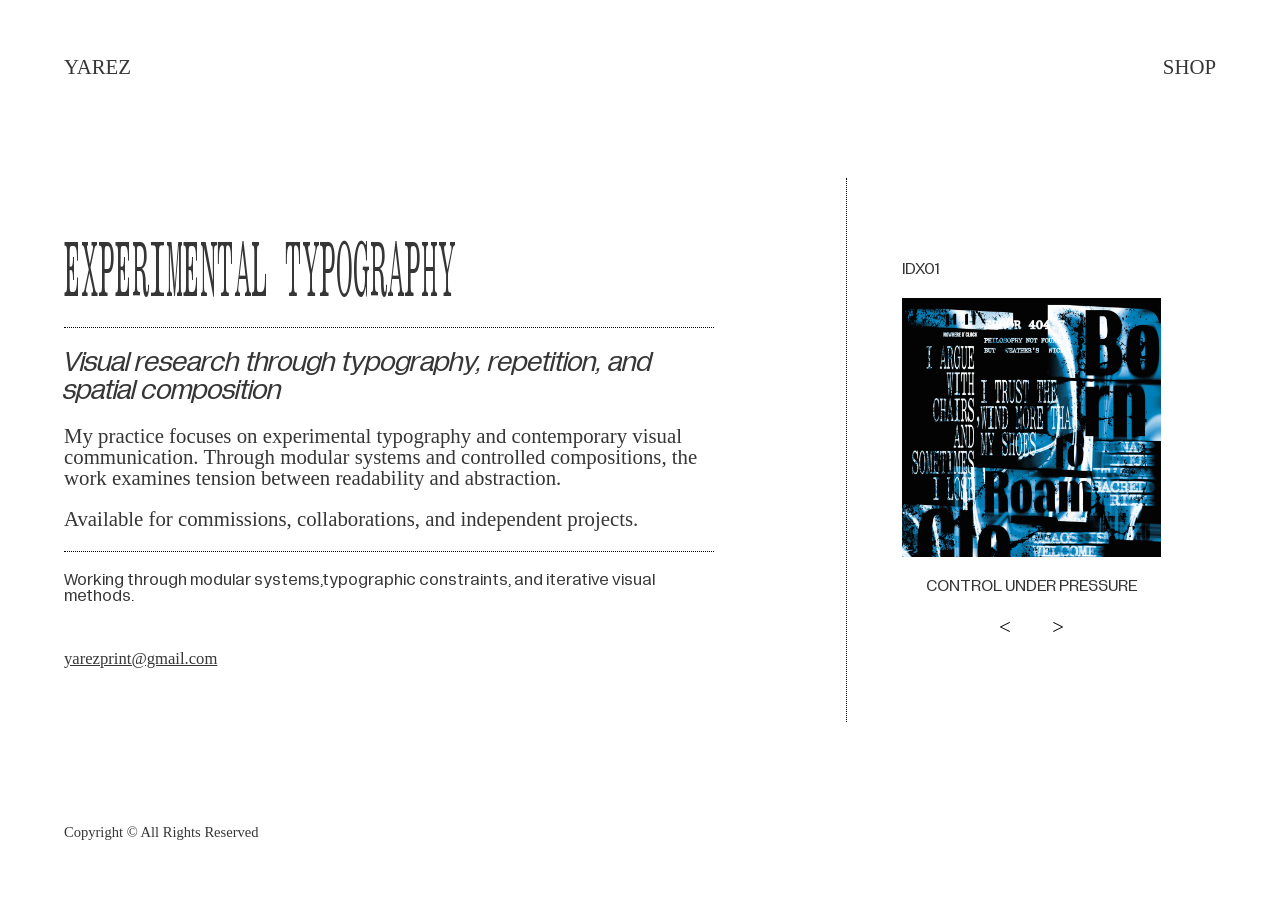
==== commit 7b6bb574: "Update index.html" ====
--- a/index.html
+++ b/index.html
@@ -51,8 +51,8 @@
                          <figcaption id="slide-title">naslov</figcaption>
                     </div>
                     <div class="controls">
-                        <button id="prev-slide"></button>
-                        <button id="next-slide"></button>
+                        <button id="prev-slide"><</button>
+                        <button id="next-slide">></button>
                     </div>
                 </div>
             </div>
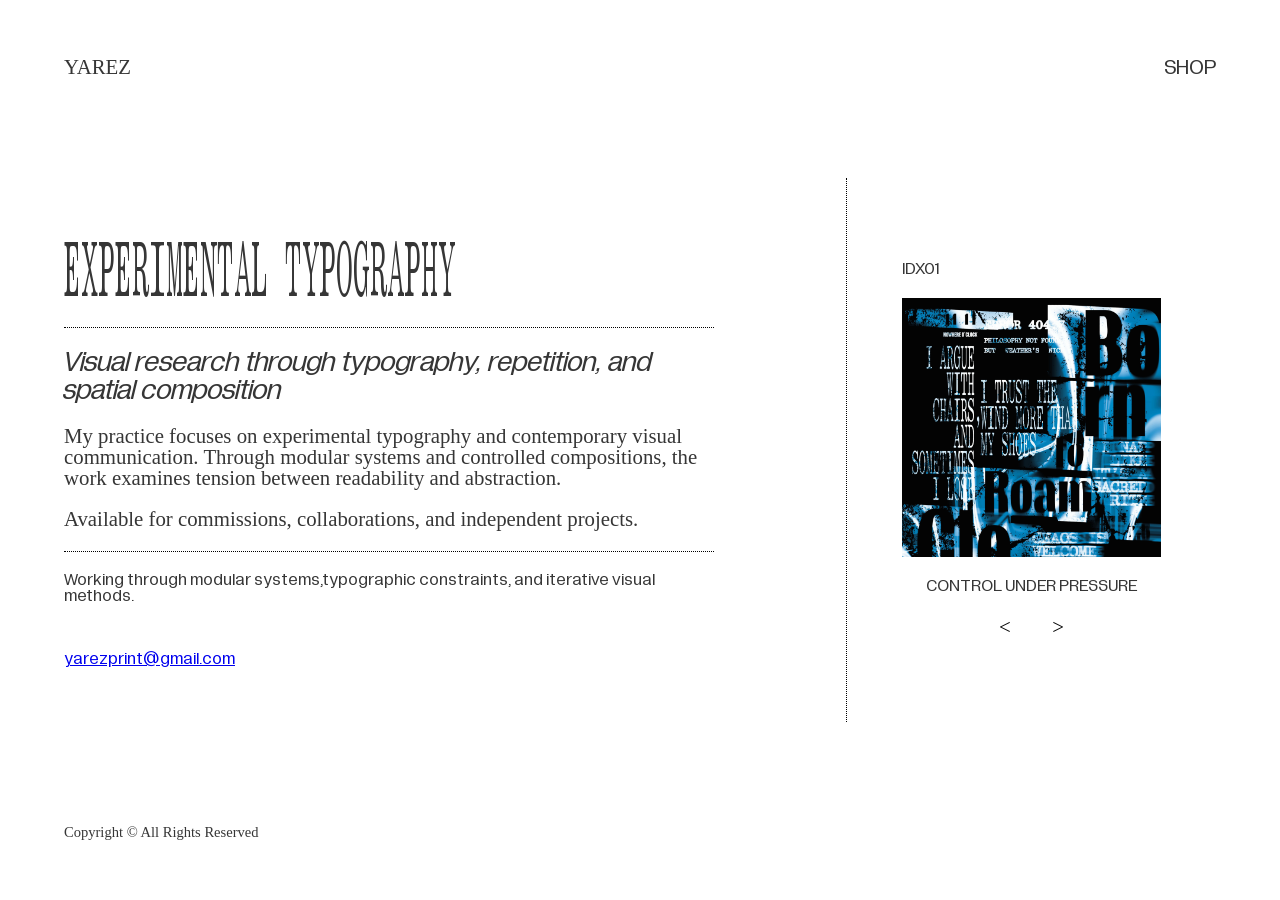
==== commit 631d93fa: "Update index.html" ====
--- a/index.html
+++ b/index.html
@@ -15,7 +15,7 @@
             </div>
 
             <div class="shop">
-                <a href="#">SHOP</a>
+                <a href="shop.html">SHOP</a>
             </div>
         </header>
 
--- a/index.css
+++ b/index.css
@@ -146,7 +146,7 @@
 h2 {
   font-size: 3rem;
   font-weight: 400;
-  font-family: KommunaUltraNarrow;
+  font-family: Gramatika;
 }
 
 h3 {
@@ -171,9 +171,18 @@
 }
 
 a {
-  font-family: 'Gramatika';
-  color: var(--text);
-}
+  font-family: 'GramatikaRegular';
+
+}
+
+.shop a{
+    text-decoration: none;
+    color: inherit;
+}
+
+
+
+
 
 /* Basic/////////////////////////////////////////////////////////////////////////////////////////////////////////////////////////////////////////////////*/
 
@@ -194,6 +203,17 @@
 
 }
 
+.home2{
+  max-width: 1440px;
+  margin: 0 auto;
+  display: flex;
+  flex-direction: column;
+  justify-content: space-between;
+  padding: 0 5%;
+  background-color: #fff;
+  color: #363636;
+
+}
 
 
 /* heder/////////////////////////////////////////////////////////////////////////////////////////////////////////////////////////////////////////////////*/
@@ -209,9 +229,86 @@
 
 
 
+
+
+
+
 /* heder/////////////////////////////////////////////////////////////////////////////////////////////////////////////////////////////////////////////////*/
 
-
+/* SHOP SHOP SHOP SHOP SHOP SHOP SHOP SHOP SHOP SHOP SHOP SHOP SHOP SHOP SHOP SHOP SHOP SHOP SHOP SHOP SHOP SHOP SHOP SHOP SHOP SHOP SHOP SHOP SHOP SHOP SHOP SHOP SHOP SHOP SHOP SHOP/////////////////////////////////////////////////////////////////////////////////////////////////////////////////////////////////////////////////*/
+.shop{
+  padding: 3rem 0;
+}
+
+.shop_desc{
+  padding: 2rem 0;
+  width: 50%;
+}
+
+.shop_gallery{
+    display: grid;
+    grid-template-columns: repeat(2, 1fr);
+    gap: 2rem;
+}
+
+@media (max-width: 1024px){
+    .shop_gallery{
+        grid-template-columns: repeat(2, 1fr);
+    }
+}
+
+@media (max-width: 600px){
+    .shop_gallery{
+        grid-template-columns: 1fr;
+    }
+}
+
+.card{
+    display:flex;
+    flex-direction:column;
+    gap:12px;
+}
+
+.card img{
+    width:100%;
+    display:block;
+}
+
+.card_info{
+    display:flex;
+    flex-direction:column;
+    gap:4px;
+}
+
+.card h2{
+    font-size:18px;
+    font-weight:500;
+    margin:0;
+}
+
+.edition{
+    font-size:14px;
+    opacity:.7;
+    margin:0;
+}
+
+.price{
+    font-size:16px;
+    margin:8px 0 0;
+}
+
+.buy_btn{
+    display:inline-block;
+    margin-top:8px;
+    text-decoration:none;
+    border-bottom:1px solid currentColor;
+    width:max-content;
+}
+
+.card h2{
+  font-size: 1rem;
+  font-family: Gramatika;
+}
 
 
 /* CONTENT/////////////////////////////////////////////////////////////////////////////////////////////////////////////////////////////////////////////////*/
@@ -419,6 +516,9 @@
 /* futer/////////////////////////////////////////////////////////////////////////////////////////////////////////////////////////////////////////////////*/
 
 
+
+
+
  
 
 /*/MEDIA//////////////////////////////////////////////////////////////////////////////////////////////////////////////////////////////////////////////////////////////////////////////////////*/
@@ -466,6 +566,14 @@
   header{
     padding: 2rem 0;
     border-bottom: dotted 1px #000;
+    align-items: baseline;
+  }
+
+  .shop{
+
+    padding: 0 0;
+    margin-top: 2rem;
+    margin-bottom: 2rem;
   }
 
   .con11{
@@ -540,6 +648,10 @@
    border-top: dotted 1px #000;
 }
 
+.shop_desc{
+  width: 100%;
+  text-align: center;
+}
 
 
 
